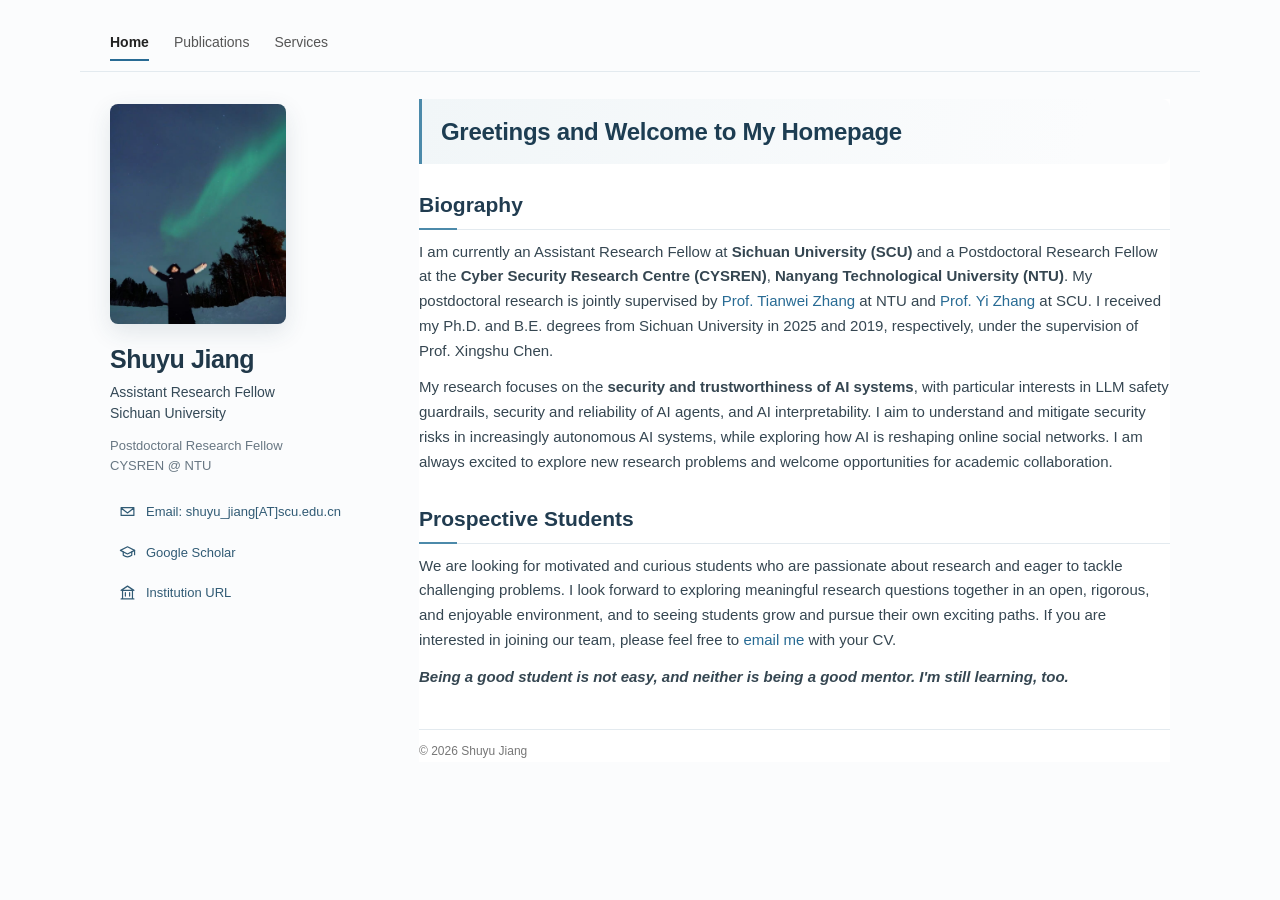
==== index.html @ d352b6a5 "Add files via upload" ====
<!doctype html>
<html lang="en">
<head>
  <meta charset="utf-8">
  <meta name="viewport" content="width=device-width, initial-scale=1">
  <meta name="description" content="Shuyu Jiang is an Assistant Research Fellow at Sichuan University and a Postdoctoral Research Fellow at CYSREN, Nanyang Technological University. Her research focuses on the security and trustworthiness of AI systems.">
  <title>Shuyu Jiang | Personal Homepage</title>
  <link rel="icon" href="assets/monogram.svg" type="image/svg+xml">
  <link rel="stylesheet" href="styles.css">
</head>
<body>
  <nav class="site-nav" aria-label="Main navigation">
    <a class="active" href="index.html">Home</a>
    <a href="publications.html">Publications</a>
    <a href="services.html">Services</a>
  </nav>
  <div class="page">
    <aside class="profile">
      <img class="portrait" src="assets/shuyu-jiang.png" alt="Shuyu Jiang">
      <h1>Shuyu Jiang</h1>
      <p class="position">Assistant Research Fellow<br>Sichuan University</p>
      <p class="visiting">Postdoctoral Research Fellow<br>CYSREN @ NTU</p>
      <ul class="links">
        <li><a href="mailto:shuyu_jiang@scu.edu.cn"><svg class="link-icon" viewBox="0 0 24 24" aria-hidden="true"><path d="M3 6.5h18v11H3zM3 7l9 7 9-7"/></svg><span>Email: shuyu_jiang[AT]scu.edu.cn</span></a></li>
        <li><a href="https://scholar.google.com/citations?user=rDnyrWEAAAAJ&amp;hl=en" target="_blank" rel="noreferrer"><svg class="link-icon" viewBox="0 0 24 24" aria-hidden="true"><path d="m2 9 10-5 10 5-10 5L2 9Z"/><path d="M6 11v5c3.5 2.5 8.5 2.5 12 0v-5M22 9v6"/></svg><span>Google Scholar</span></a></li>
        <li><a href="https://ccs.scu.edu.cn/info/1384/1156.htm" target="_blank" rel="noreferrer"><svg class="link-icon" viewBox="0 0 24 24" aria-hidden="true"><path d="M3 21h18M5 21V9h14v12M3 9l9-6 9 6M9 12v5m6-5v5"/></svg><span>Institution URL</span></a></li>
      </ul>
    </aside>
    <main class="home">
      <section>
        <h2>Greetings and Welcome to My Homepage</h2>
      </section>
      <section>
        <h2>Biography</h2>
        <p>I am currently an Assistant Research Fellow at <strong>Sichuan University (SCU)</strong> and a Postdoctoral Research Fellow at the <strong>Cyber Security Research Centre (CYSREN)</strong>, <strong>Nanyang Technological University (NTU)</strong>. My postdoctoral research is jointly supervised by <a href="https://personal.ntu.edu.sg/tianwei.zhang/" target="_blank" rel="noreferrer">Prof. Tianwei Zhang</a> at NTU and <a href="https://ccs.scu.edu.cn/info/1382/1126.htm" target="_blank" rel="noreferrer">Prof. Yi Zhang</a> at SCU. I received my Ph.D. and B.E. degrees from Sichuan University in 2025 and 2019, respectively, under the supervision of Prof. Xingshu Chen.</p>
        <p>My research focuses on the <strong>security and trustworthiness of AI systems</strong>, with particular interests in LLM safety guardrails, security and reliability of AI agents, and AI interpretability. I aim to understand and mitigate security risks in increasingly autonomous AI systems, while exploring how AI is reshaping online social networks. I am always excited to explore new research problems and welcome opportunities for academic collaboration.</p>
      </section>
      <section>
        <h2>Prospective Students</h2>
        <p>We are looking for motivated and curious students who are passionate about research and eager to tackle challenging problems. I look forward to exploring meaningful research questions together in an open, rigorous, and enjoyable environment, and to seeing students grow and pursue their own exciting paths. If you are interested in joining our team, please feel free to <a href="mailto:shuyu_jiang@scu.edu.cn">email me</a> with your CV.</p>
        <p><strong><em>Being a good student is not easy, and neither is being a good mentor. I'm still learning, too.</em></strong></p>
      </section>
      <footer>© 2026 Shuyu Jiang</footer>
    </main>
  </div>
</body>
</html>
---- styles.css ----
:root{color-scheme:light;--ink:#222;--muted:#626262;--link:#286b94;--rule:#e5e5e5}*{box-sizing:border-box}html{scroll-behavior:smooth}body{margin:0;background:#fff;color:var(--ink);font:15px/1.65 Arial,Helvetica,sans-serif}.page{max-width:1120px;margin:48px auto 60px;padding:0 30px;display:grid;grid-template-columns:245px minmax(0,1fr);gap:64px}.profile{padding-top:5px}.portrait{display:block;width:176px;height:220px;object-fit:cover;object-position:center 24%;margin:0 0 20px}.profile h1{font-size:25px;line-height:1.2;font-weight:600;letter-spacing:-.4px;margin:0 0 8px}.position{font-size:14px;line-height:1.5;margin:0;color:#444}.visiting{font-size:13px;line-height:1.5;color:var(--muted);margin:12px 0 18px}.links{list-style:none;padding:0;margin:0;border-top:1px solid var(--rule)}.links li{border-bottom:1px solid var(--rule);padding:7px 0;font-size:13px}a{color:var(--link);text-decoration:none}a:hover{text-decoration:underline}main{max-width:760px}main section{margin:0 0 30px}h2{font-size:21px;font-weight:600;line-height:1.3;margin:0 0 10px;padding:0 0 8px;border-bottom:1px solid var(--rule)}main p{margin:0 0 12px}.publications{padding-left:22px;margin:0}.publications li{padding-left:2px;margin:0 0 13px}.publications li::marker{color:#777}.publications strong{font-weight:600}.publications a,.scholar-note a{white-space:nowrap;font-size:13px}.scholar-note{font-size:13px;color:var(--muted);margin:15px 0 0}.education{padding-left:20px;margin:0}.education li{margin:0 0 5px}footer{border-top:1px solid var(--rule);padding-top:12px;margin-top:40px;color:#777;font-size:12px}
@media(max-width:700px){.page{display:block;margin:28px auto 45px;padding:0 22px}.profile{margin-bottom:38px}.portrait{width:145px;height:181px;margin-bottom:14px}.profile h1{font-size:23px}.links{display:flex;flex-wrap:wrap;gap:0 18px;border:0;margin-top:8px}.links li{border:0;padding:4px 0}.visiting{margin-bottom:8px}h2{font-size:19px}main section{margin-bottom:27px}.publications li{margin-bottom:12px}}
@media print{.page{max-width:none;margin:0;padding:0;grid-template-columns:190px 1fr;gap:32px}body{font-size:11px}.portrait{width:140px;height:175px}.profile h1{font-size:19px}h2{font-size:16px}main section{margin-bottom:18px}a{color:inherit}footer{margin-top:20px}}
.site-nav{max-width:1120px;margin:31px auto 0;padding:0 30px;display:flex;gap:25px;align-items:center}.site-nav a{font-size:14px;color:#555;border-bottom:2px solid transparent;padding:0 0 5px}.site-nav a.active{color:#222;font-weight:600;border-color:#286b94}.page{margin-top:27px}.page main>h2{margin-bottom:16px}.intro-note,.footnote{font-size:13px;color:#666;margin:0 0 14px}.publications{padding-left:25px}.publications li{margin-bottom:15px}.page main section h3{font-size:16px;font-weight:600;margin:18px 0 8px}.service-list{padding-left:20px;margin:0}.service-list li{margin:0 0 7px}.year-heading{font-size:16px;font-weight:600;margin:22px 0 8px}.if-badge{display:inline-block;color:#596873;background:#f1f5f7;border-radius:3px;padding:0 5px;margin:0 3px;font-size:11px;white-space:nowrap}@media(max-width:700px){.site-nav{margin:20px auto 0;padding:0 22px;gap:20px}.page{margin-top:22px}}

/* Refined academic homepage and numbered publication list */
:root{--ink:#243442;--muted:#687783;--link:#286b94;--rule:#e3eaef;--soft:#f6f9fb}
body{background:#fbfcfd;color:var(--ink);font-family:Inter,"Segoe UI",Arial,Helvetica,sans-serif}
.site-nav{border-bottom:1px solid var(--rule);padding-bottom:10px}
.site-nav a{transition:color .18s ease,border-color .18s ease}
.page{align-items:start}
.profile{position:sticky;top:26px}
.portrait{border-radius:8px;box-shadow:0 8px 24px rgba(34,62,79,.12)}
.profile h1{color:#203849}
.position{color:#344957}
.visiting{color:var(--muted)}
.links{display:grid;gap:3px;margin-top:18px;border:0}
.links li{border:0;padding:0}
.links a{display:flex;align-items:center;gap:10px;padding:8px 9px;border-radius:7px;color:#315b75;transition:background .18s ease,color .18s ease}
.links a:hover{background:#eef4f7;color:#174e71;text-decoration:none}
.link-icon{width:17px;height:17px;flex:0 0 17px;fill:none;stroke:currentColor;stroke-width:1.7;stroke-linecap:round;stroke-linejoin:round}
main{background:#fff}
main section{margin-bottom:31px}
h2{color:#213c50;border-bottom-color:var(--rule);position:relative;padding-bottom:10px}
h2::after{content:"";position:absolute;left:0;bottom:-1px;width:38px;height:2px;background:#4c8aaa}
main p{color:#354651}
.home>section:first-child{padding:17px 19px;margin-bottom:27px;border-left:3px solid #4c8aaa;border-radius:0 8px 8px 0;background:linear-gradient(105deg,#f1f6f8 0%,#fbfcfd 88%)}
.home>section:first-child h2{margin:0;padding:0;border:0;color:#1d3d52;font-size:24px;letter-spacing:-.3px}
.home>section:first-child h2::after{display:none}
.publications{list-style:none;counter-reset:publication;padding:0;margin:0}
.publications li{counter-increment:publication;position:relative;padding:0 0 0 2.9em;margin:0 0 16px;color:#344652}
.publications li::marker{content:""}
.publications li::before{content:"[" counter(publication) "]";position:absolute;left:0;top:1px;color:#32708f;font-size:13px;font-weight:700;font-variant-numeric:tabular-nums}
.publications strong{color:#203849}
.if-badge{background:#eef4f7;color:#496578;border:1px solid #e3ebf0}
footer{border-color:var(--rule)}
@media(max-width:700px){.profile{position:static}.links{display:grid;grid-template-columns:1fr;gap:2px;margin-top:12px}.home>section:first-child{padding:15px}.home>section:first-child h2{font-size:21px}.publications li{padding-left:2.7em}}
@media print{body{background:#fff}.profile{position:static}.portrait{box-shadow:none}}
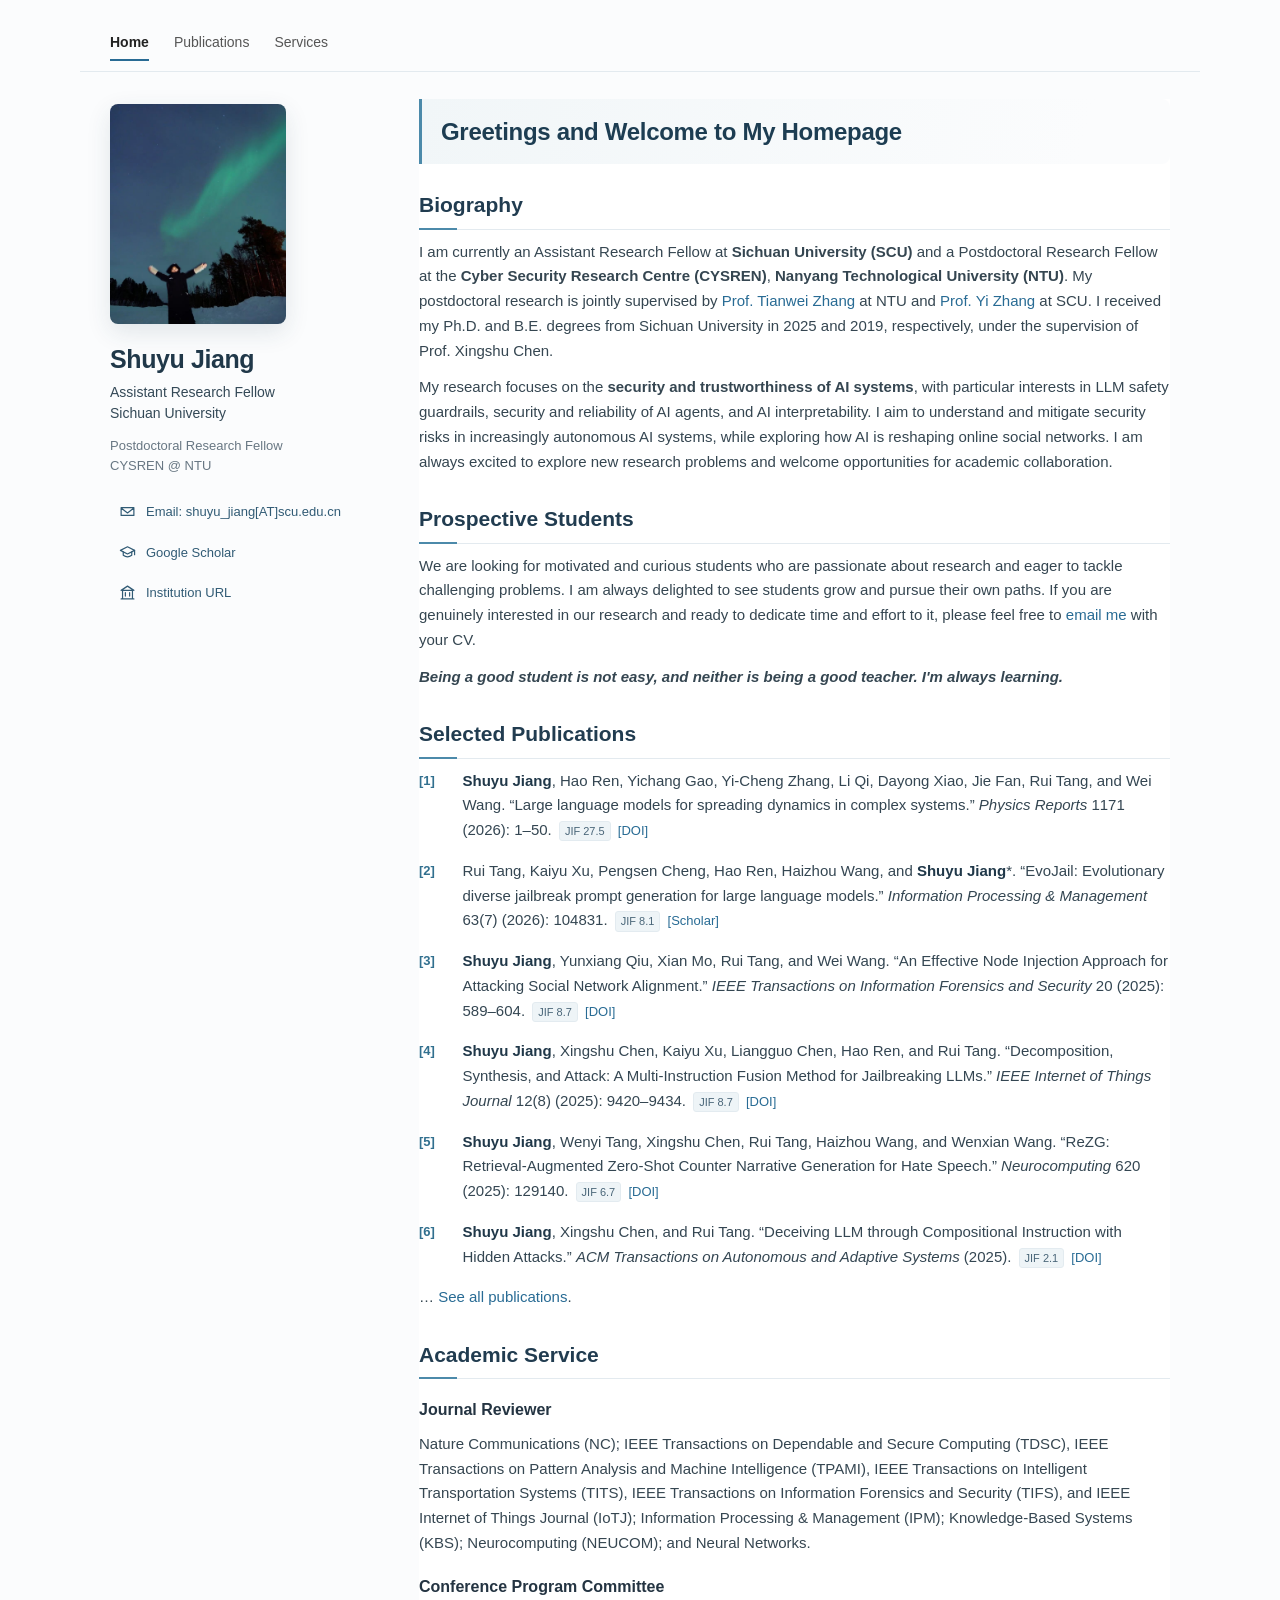
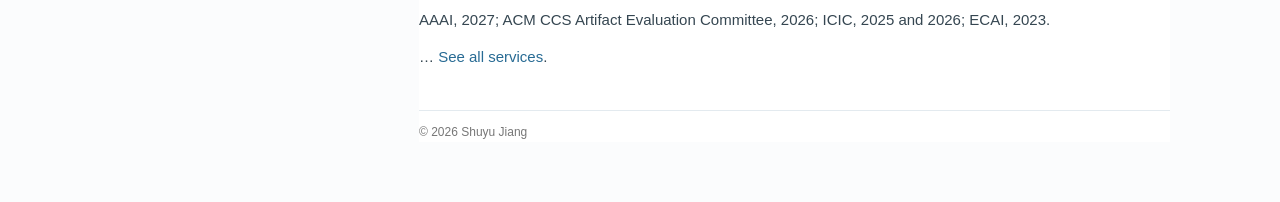
==== commit 724baabf: "Add files via upload" ====
--- a/index.html
+++ b/index.html
@@ -37,11 +37,31 @@
       </section>
       <section>
         <h2>Prospective Students</h2>
-        <p>We are looking for motivated and curious students who are passionate about research and eager to tackle challenging problems. I look forward to exploring meaningful research questions together in an open, rigorous, and enjoyable environment, and to seeing students grow and pursue their own exciting paths. If you are interested in joining our team, please feel free to <a href="mailto:shuyu_jiang@scu.edu.cn">email me</a> with your CV.</p>
-        <p><strong><em>Being a good student is not easy, and neither is being a good mentor. I'm still learning, too.</em></strong></p>
+        <p>We are looking for motivated and curious students who are passionate about research and eager to tackle challenging problems. I am always delighted to see students grow and pursue their own paths. If you are genuinely interested in our research and ready to dedicate time and effort to it, please feel free to <a href="mailto:shuyu_jiang[at]scu.edu.cn">email me</a> with your CV.</p>
+        <p><strong><em>Being a good student is not easy, and neither is being a good teacher. I'm always learning.</em></strong></p>
+      </section>
+      <section>
+        <h2>Selected Publications</h2>
+        <ol class="publications">
+          <li><strong>Shuyu Jiang</strong>, Hao Ren, Yichang Gao, Yi-Cheng Zhang, Li Qi, Dayong Xiao, Jie Fan, Rui Tang, and Wei Wang. “Large language models for spreading dynamics in complex systems.” <em>Physics Reports</em> 1171 (2026): 1–50. <span class="if-badge">JIF 27.5</span> <a href="https://doi.org/10.1016/j.physrep.2026.01.006" target="_blank" rel="noreferrer">[DOI]</a></li>
+          <li>Rui Tang, Kaiyu Xu, Pengsen Cheng, Hao Ren, Haizhou Wang, and <strong>Shuyu Jiang</strong>*. “EvoJail: Evolutionary diverse jailbreak prompt generation for large language models.” <em>Information Processing &amp; Management</em> 63(7) (2026): 104831. <span class="if-badge">JIF 8.1</span> <a href="https://scholar.google.com/citations?user=rDnyrWEAAAAJ&amp;hl=en" target="_blank" rel="noreferrer">[Scholar]</a></li>
+          <li><strong>Shuyu Jiang</strong>, Yunxiang Qiu, Xian Mo, Rui Tang, and Wei Wang. “An Effective Node Injection Approach for Attacking Social Network Alignment.” <em>IEEE Transactions on Information Forensics and Security</em> 20 (2025): 589–604. <span class="if-badge">JIF 8.7</span> <a href="https://doi.org/10.1109/TIFS.2024.3515842" target="_blank" rel="noreferrer">[DOI]</a></li>
+          <li><strong>Shuyu Jiang</strong>, Xingshu Chen, Kaiyu Xu, Liangguo Chen, Hao Ren, and Rui Tang. “Decomposition, Synthesis, and Attack: A Multi-Instruction Fusion Method for Jailbreaking LLMs.” <em>IEEE Internet of Things Journal</em> 12(8) (2025): 9420–9434. <span class="if-badge">JIF 8.7</span> <a href="https://doi.org/10.1109/JIOT.2025.3525741" target="_blank" rel="noreferrer">[DOI]</a></li>
+          <li><strong>Shuyu Jiang</strong>, Wenyi Tang, Xingshu Chen, Rui Tang, Haizhou Wang, and Wenxian Wang. “ReZG: Retrieval-Augmented Zero-Shot Counter Narrative Generation for Hate Speech.” <em>Neurocomputing</em> 620 (2025): 129140. <span class="if-badge">JIF 6.7</span> <a href="https://doi.org/10.1016/j.neucom.2024.129140" target="_blank" rel="noreferrer">[DOI]</a></li>
+          <li><strong>Shuyu Jiang</strong>, Xingshu Chen, and Rui Tang. “Deceiving LLM through Compositional Instruction with Hidden Attacks.” <em>ACM Transactions on Autonomous and Adaptive Systems</em> (2025). <span class="if-badge">JIF 2.1</span> <a href="https://doi.org/10.1145/3717067" target="_blank" rel="noreferrer">[DOI]</a></li>
+        </ol>
+        <p class="more-link">… <a href="publications.html">See all publications</a>.</p>
+      </section>
+      <section>
+        <h2>Academic Service</h2>
+        <h3>Journal Reviewer</h3>
+        <p>Nature Communications (NC); IEEE Transactions on Dependable and Secure Computing (TDSC), IEEE Transactions on Pattern Analysis and Machine Intelligence (TPAMI), IEEE Transactions on Intelligent Transportation Systems (TITS), IEEE Transactions on Information Forensics and Security (TIFS), and IEEE Internet of Things Journal (IoTJ); Information Processing &amp; Management (IPM); Knowledge-Based Systems (KBS); Neurocomputing (NEUCOM); and Neural Networks.</p>
+        <h3>Conference Program Committee</h3>
+        <p>AAAI, 2027; ACM CCS Artifact Evaluation Committee, 2026; ICIC, 2025 and 2026; ECAI, 2023.</p>
+        <p class="more-link">… <a href="services.html">See all services</a>.</p>
       </section>
       <footer>© 2026 Shuyu Jiang</footer>
     </main>
   </div>
 </body>
-</html>
+</html>
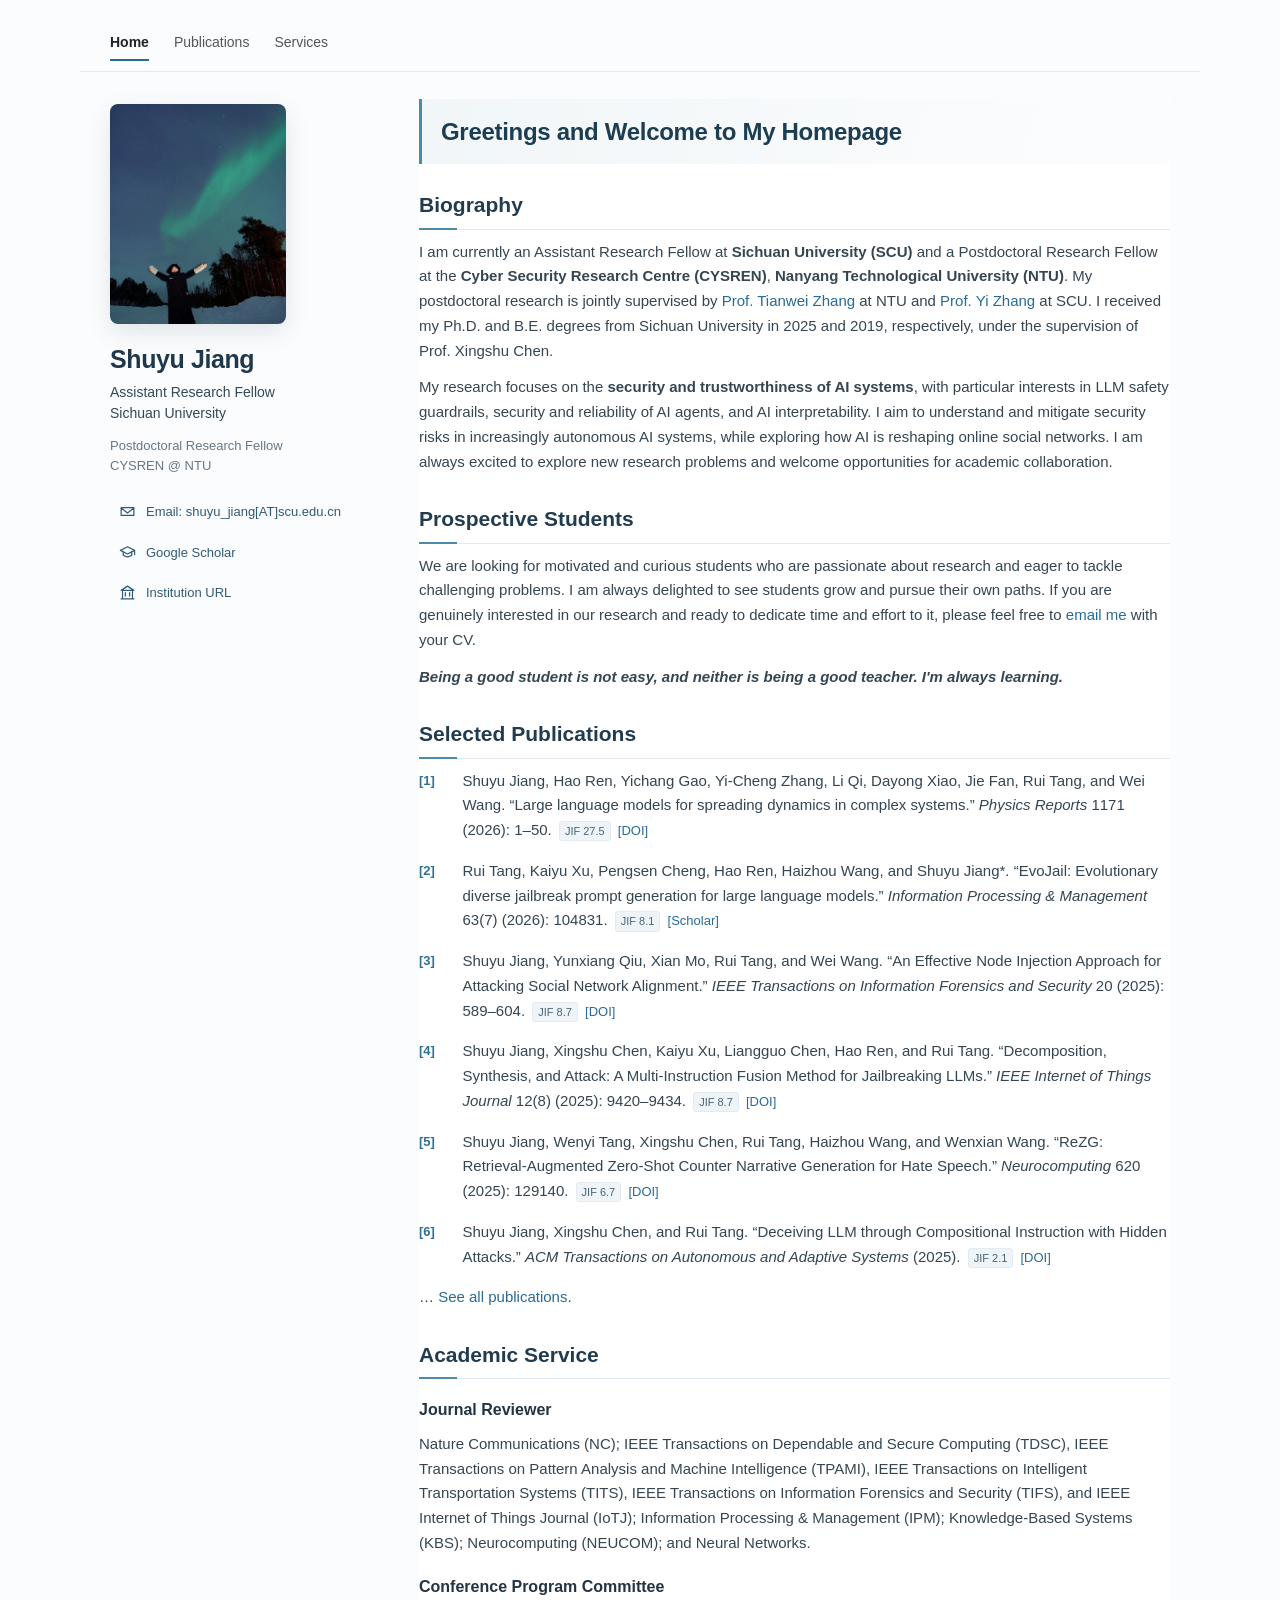
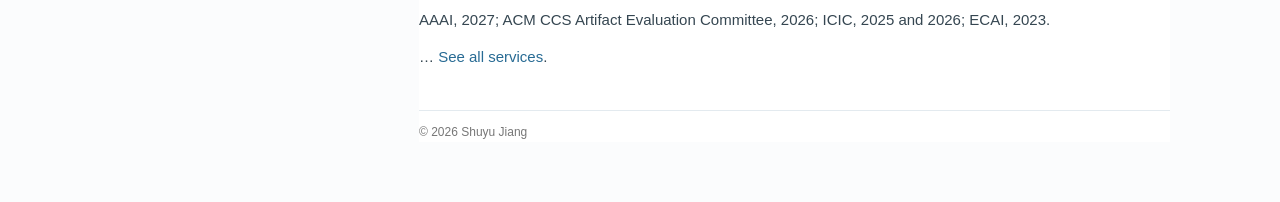
==== commit 35f055ff: "Add files via upload" ====
--- a/index.html
+++ b/index.html
@@ -43,12 +43,12 @@
       <section>
         <h2>Selected Publications</h2>
         <ol class="publications">
-          <li><strong>Shuyu Jiang</strong>, Hao Ren, Yichang Gao, Yi-Cheng Zhang, Li Qi, Dayong Xiao, Jie Fan, Rui Tang, and Wei Wang. “Large language models for spreading dynamics in complex systems.” <em>Physics Reports</em> 1171 (2026): 1–50. <span class="if-badge">JIF 27.5</span> <a href="https://doi.org/10.1016/j.physrep.2026.01.006" target="_blank" rel="noreferrer">[DOI]</a></li>
-          <li>Rui Tang, Kaiyu Xu, Pengsen Cheng, Hao Ren, Haizhou Wang, and <strong>Shuyu Jiang</strong>*. “EvoJail: Evolutionary diverse jailbreak prompt generation for large language models.” <em>Information Processing &amp; Management</em> 63(7) (2026): 104831. <span class="if-badge">JIF 8.1</span> <a href="https://scholar.google.com/citations?user=rDnyrWEAAAAJ&amp;hl=en" target="_blank" rel="noreferrer">[Scholar]</a></li>
-          <li><strong>Shuyu Jiang</strong>, Yunxiang Qiu, Xian Mo, Rui Tang, and Wei Wang. “An Effective Node Injection Approach for Attacking Social Network Alignment.” <em>IEEE Transactions on Information Forensics and Security</em> 20 (2025): 589–604. <span class="if-badge">JIF 8.7</span> <a href="https://doi.org/10.1109/TIFS.2024.3515842" target="_blank" rel="noreferrer">[DOI]</a></li>
-          <li><strong>Shuyu Jiang</strong>, Xingshu Chen, Kaiyu Xu, Liangguo Chen, Hao Ren, and Rui Tang. “Decomposition, Synthesis, and Attack: A Multi-Instruction Fusion Method for Jailbreaking LLMs.” <em>IEEE Internet of Things Journal</em> 12(8) (2025): 9420–9434. <span class="if-badge">JIF 8.7</span> <a href="https://doi.org/10.1109/JIOT.2025.3525741" target="_blank" rel="noreferrer">[DOI]</a></li>
-          <li><strong>Shuyu Jiang</strong>, Wenyi Tang, Xingshu Chen, Rui Tang, Haizhou Wang, and Wenxian Wang. “ReZG: Retrieval-Augmented Zero-Shot Counter Narrative Generation for Hate Speech.” <em>Neurocomputing</em> 620 (2025): 129140. <span class="if-badge">JIF 6.7</span> <a href="https://doi.org/10.1016/j.neucom.2024.129140" target="_blank" rel="noreferrer">[DOI]</a></li>
-          <li><strong>Shuyu Jiang</strong>, Xingshu Chen, and Rui Tang. “Deceiving LLM through Compositional Instruction with Hidden Attacks.” <em>ACM Transactions on Autonomous and Adaptive Systems</em> (2025). <span class="if-badge">JIF 2.1</span> <a href="https://doi.org/10.1145/3717067" target="_blank" rel="noreferrer">[DOI]</a></li>
+          <li>Shuyu Jiang, Hao Ren, Yichang Gao, Yi-Cheng Zhang, Li Qi, Dayong Xiao, Jie Fan, Rui Tang, and Wei Wang. “Large language models for spreading dynamics in complex systems.” <em>Physics Reports</em> 1171 (2026): 1–50. <span class="if-badge">JIF 27.5</span> <a href="https://doi.org/10.1016/j.physrep.2026.01.006" target="_blank" rel="noreferrer">[DOI]</a></li>
+          <li>Rui Tang, Kaiyu Xu, Pengsen Cheng, Hao Ren, Haizhou Wang, and Shuyu Jiang*. “EvoJail: Evolutionary diverse jailbreak prompt generation for large language models.” <em>Information Processing &amp; Management</em> 63(7) (2026): 104831. <span class="if-badge">JIF 8.1</span> <a href="https://scholar.google.com/citations?user=rDnyrWEAAAAJ&amp;hl=en" target="_blank" rel="noreferrer">[Scholar]</a></li>
+          <li>Shuyu Jiang, Yunxiang Qiu, Xian Mo, Rui Tang, and Wei Wang. “An Effective Node Injection Approach for Attacking Social Network Alignment.” <em>IEEE Transactions on Information Forensics and Security</em> 20 (2025): 589–604. <span class="if-badge">JIF 8.7</span> <a href="https://doi.org/10.1109/TIFS.2024.3515842" target="_blank" rel="noreferrer">[DOI]</a></li>
+          <li>Shuyu Jiang, Xingshu Chen, Kaiyu Xu, Liangguo Chen, Hao Ren, and Rui Tang. “Decomposition, Synthesis, and Attack: A Multi-Instruction Fusion Method for Jailbreaking LLMs.” <em>IEEE Internet of Things Journal</em> 12(8) (2025): 9420–9434. <span class="if-badge">JIF 8.7</span> <a href="https://doi.org/10.1109/JIOT.2025.3525741" target="_blank" rel="noreferrer">[DOI]</a></li>
+          <li>Shuyu Jiang, Wenyi Tang, Xingshu Chen, Rui Tang, Haizhou Wang, and Wenxian Wang. “ReZG: Retrieval-Augmented Zero-Shot Counter Narrative Generation for Hate Speech.” <em>Neurocomputing</em> 620 (2025): 129140. <span class="if-badge">JIF 6.7</span> <a href="https://doi.org/10.1016/j.neucom.2024.129140" target="_blank" rel="noreferrer">[DOI]</a></li>
+          <li>Shuyu Jiang, Xingshu Chen, and Rui Tang. “Deceiving LLM through Compositional Instruction with Hidden Attacks.” <em>ACM Transactions on Autonomous and Adaptive Systems</em> (2025). <span class="if-badge">JIF 2.1</span> <a href="https://doi.org/10.1145/3717067" target="_blank" rel="noreferrer">[DOI]</a></li>
         </ol>
         <p class="more-link">… <a href="publications.html">See all publications</a>.</p>
       </section>
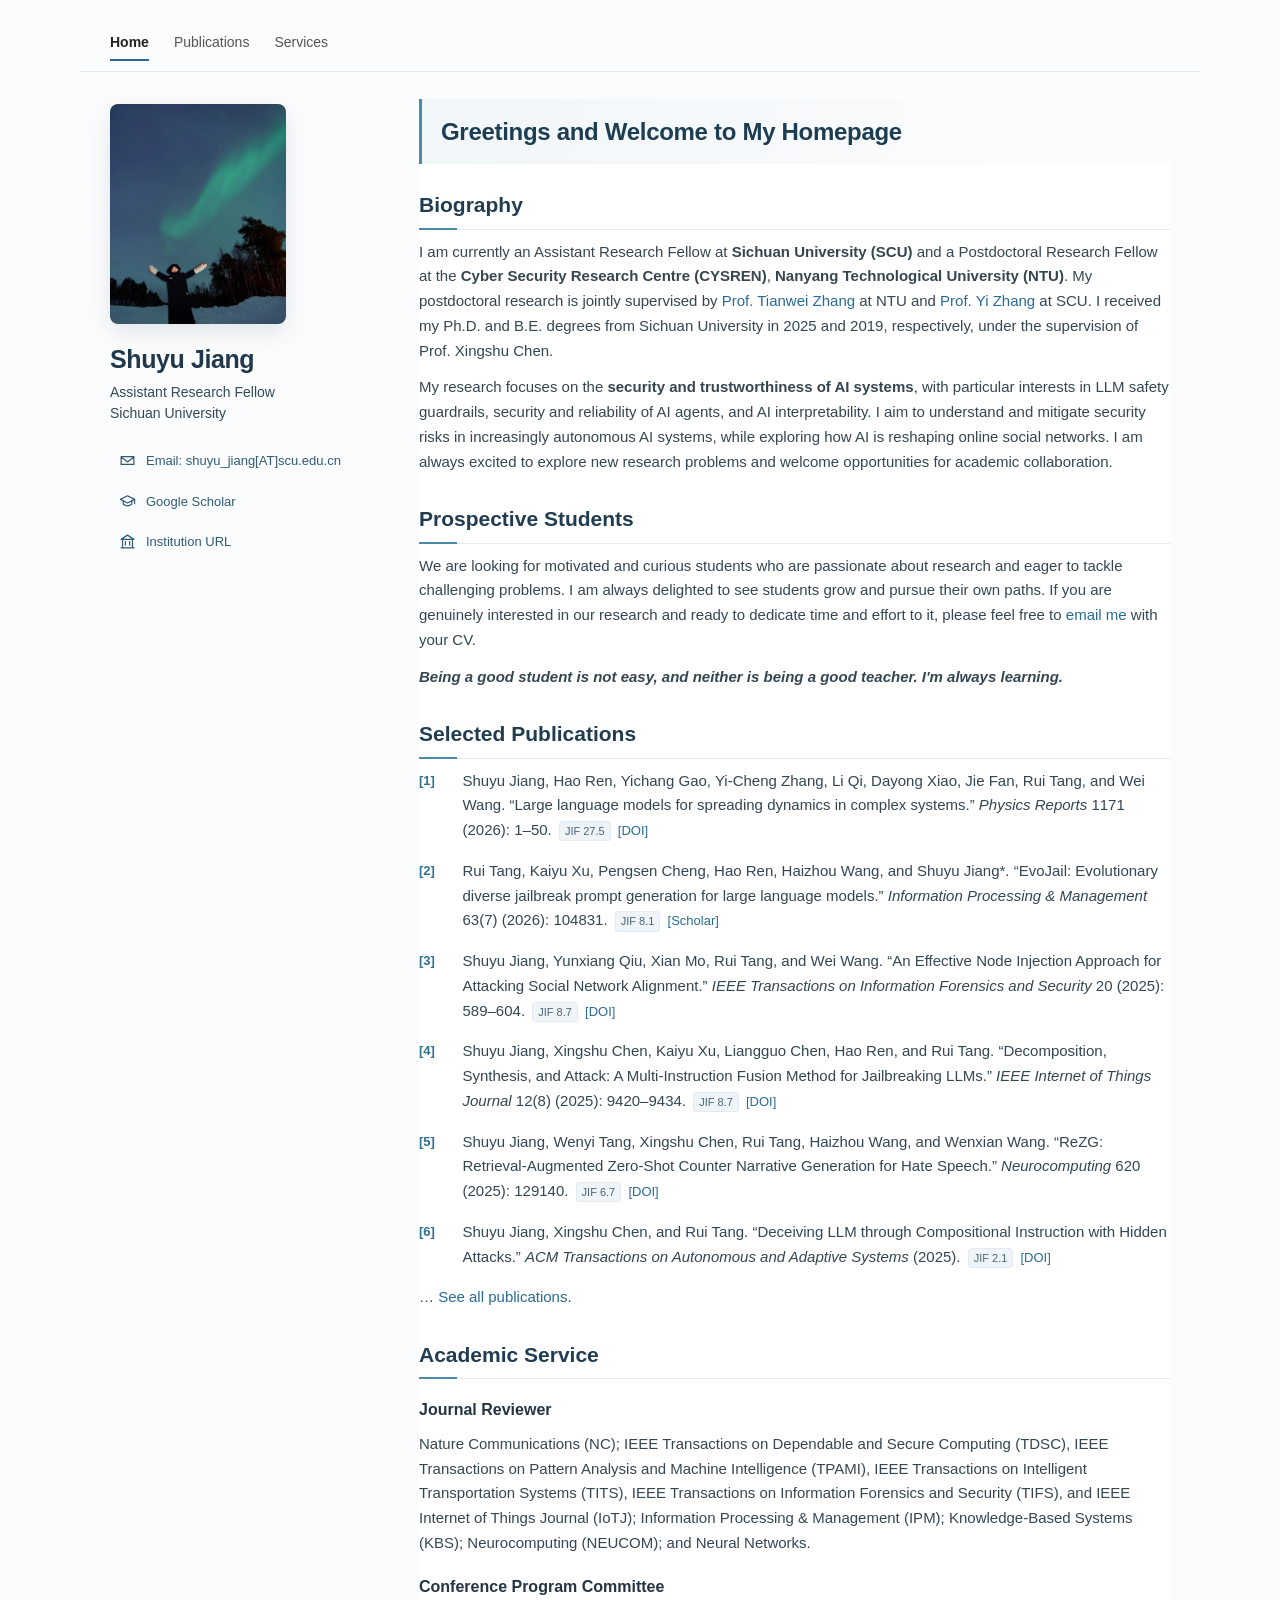
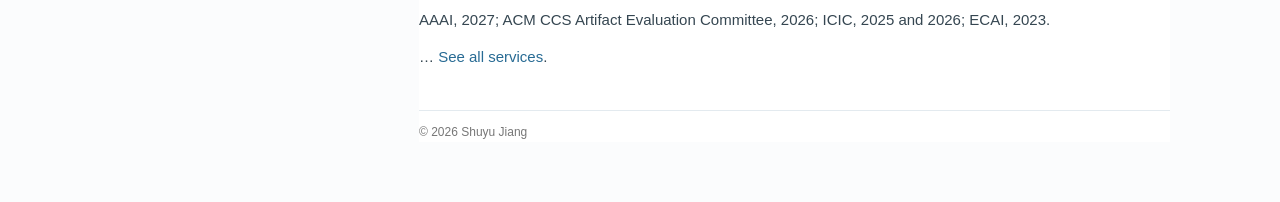
==== commit 90da3afa: "Remove Postdoctoral Research Fellow position Removed the position of Postdoctoral Research Fellow fr" ====
--- a/index.html
+++ b/index.html
@@ -19,7 +19,6 @@
       <img class="portrait" src="assets/shuyu-jiang.png" alt="Shuyu Jiang">
       <h1>Shuyu Jiang</h1>
       <p class="position">Assistant Research Fellow<br>Sichuan University</p>
-      <p class="visiting">Postdoctoral Research Fellow<br>CYSREN @ NTU</p>
       <ul class="links">
         <li><a href="mailto:shuyu_jiang@scu.edu.cn"><svg class="link-icon" viewBox="0 0 24 24" aria-hidden="true"><path d="M3 6.5h18v11H3zM3 7l9 7 9-7"/></svg><span>Email: shuyu_jiang[AT]scu.edu.cn</span></a></li>
         <li><a href="https://scholar.google.com/citations?user=rDnyrWEAAAAJ&amp;hl=en" target="_blank" rel="noreferrer"><svg class="link-icon" viewBox="0 0 24 24" aria-hidden="true"><path d="m2 9 10-5 10 5-10 5L2 9Z"/><path d="M6 11v5c3.5 2.5 8.5 2.5 12 0v-5M22 9v6"/></svg><span>Google Scholar</span></a></li>
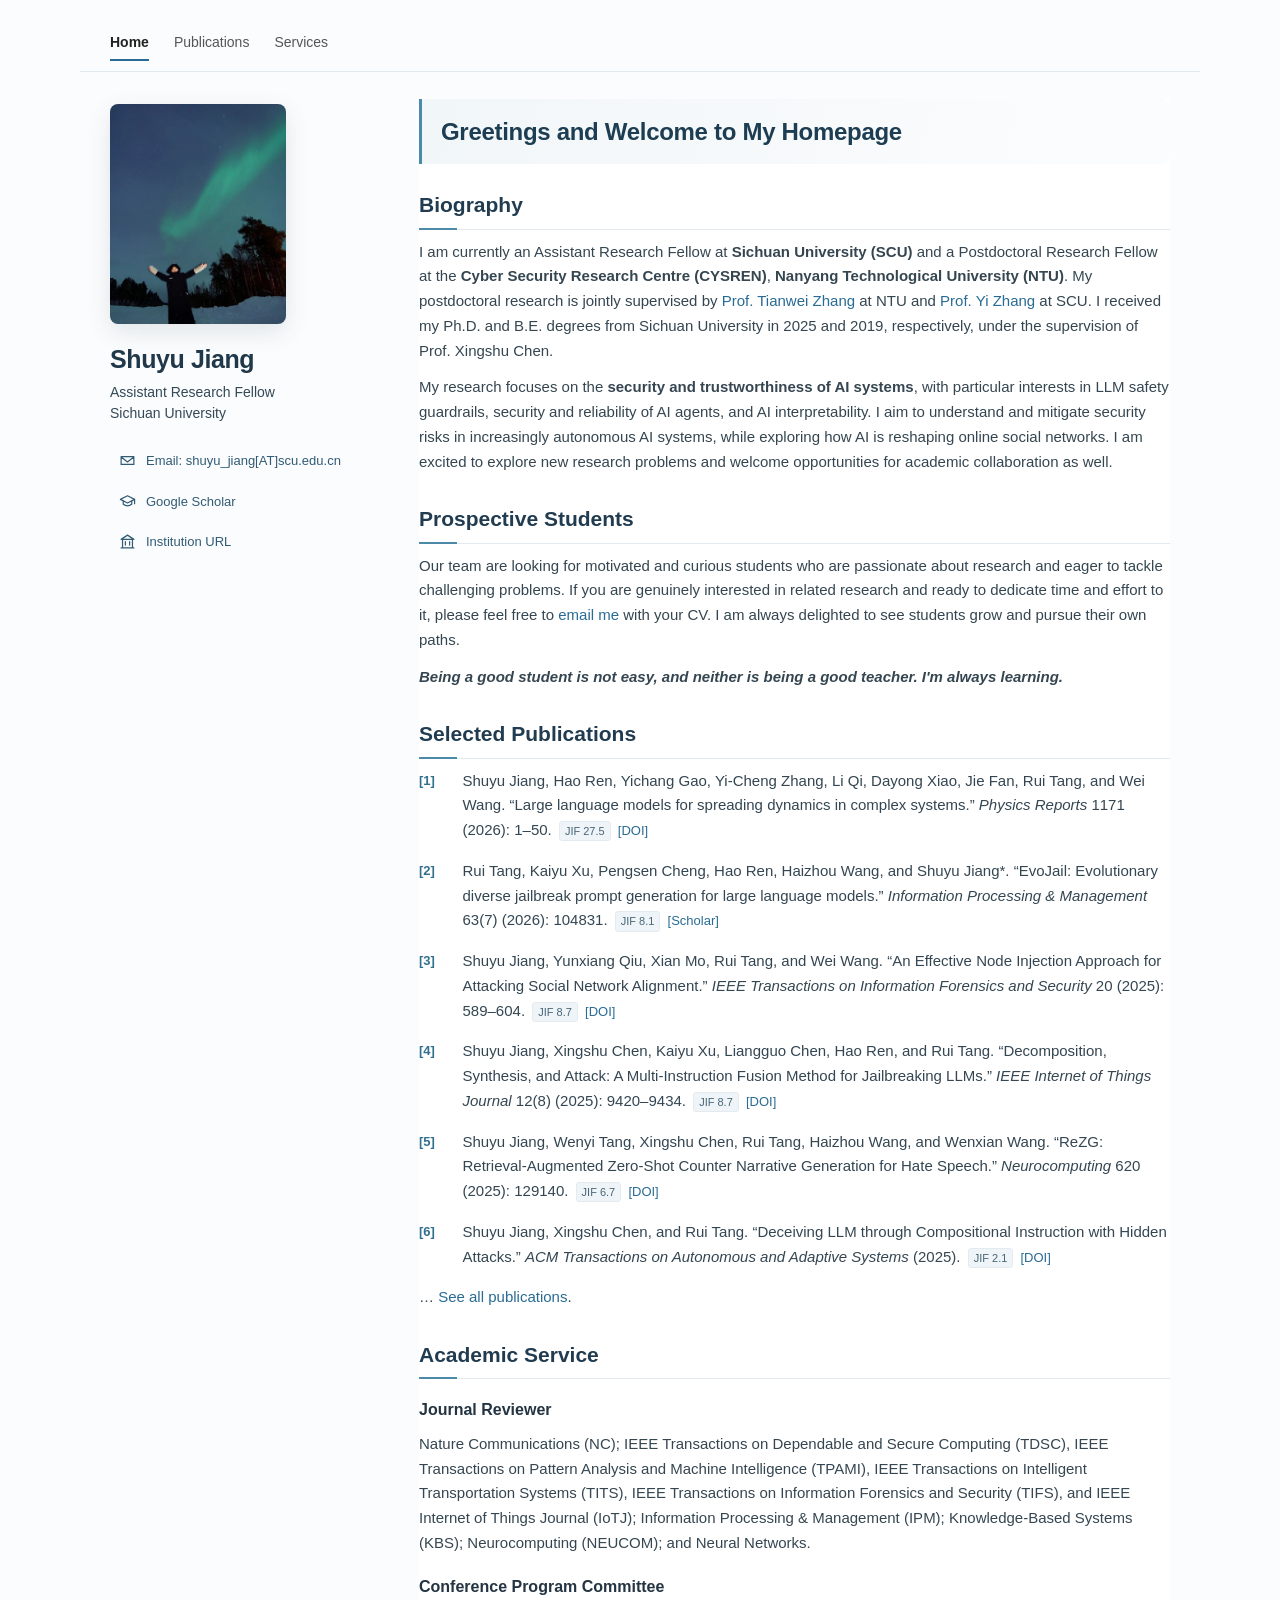
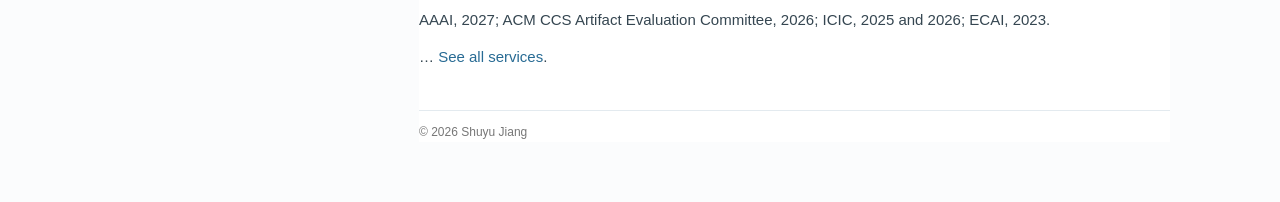
==== commit 3206d662: "Update index.html" ====
--- a/index.html
+++ b/index.html
@@ -32,11 +32,11 @@
       <section>
         <h2>Biography</h2>
         <p>I am currently an Assistant Research Fellow at <strong>Sichuan University (SCU)</strong> and a Postdoctoral Research Fellow at the <strong>Cyber Security Research Centre (CYSREN)</strong>, <strong>Nanyang Technological University (NTU)</strong>. My postdoctoral research is jointly supervised by <a href="https://personal.ntu.edu.sg/tianwei.zhang/" target="_blank" rel="noreferrer">Prof. Tianwei Zhang</a> at NTU and <a href="https://ccs.scu.edu.cn/info/1382/1126.htm" target="_blank" rel="noreferrer">Prof. Yi Zhang</a> at SCU. I received my Ph.D. and B.E. degrees from Sichuan University in 2025 and 2019, respectively, under the supervision of Prof. Xingshu Chen.</p>
-        <p>My research focuses on the <strong>security and trustworthiness of AI systems</strong>, with particular interests in LLM safety guardrails, security and reliability of AI agents, and AI interpretability. I aim to understand and mitigate security risks in increasingly autonomous AI systems, while exploring how AI is reshaping online social networks. I am always excited to explore new research problems and welcome opportunities for academic collaboration.</p>
+        <p>My research focuses on the <strong>security and trustworthiness of AI systems</strong>, with particular interests in LLM safety guardrails, security and reliability of AI agents, and AI interpretability. I aim to understand and mitigate security risks in increasingly autonomous AI systems, while exploring how AI is reshaping online social networks. I am excited to explore new research problems and welcome opportunities for academic collaboration as well.</p>
       </section>
       <section>
         <h2>Prospective Students</h2>
-        <p>We are looking for motivated and curious students who are passionate about research and eager to tackle challenging problems. I am always delighted to see students grow and pursue their own paths. If you are genuinely interested in our research and ready to dedicate time and effort to it, please feel free to <a href="mailto:shuyu_jiang[at]scu.edu.cn">email me</a> with your CV.</p>
+        <p>Our team are looking for motivated and curious students who are passionate about research and eager to tackle challenging problems. If you are genuinely interested in related research and ready to dedicate time and effort to it, please feel free to <a href="mailto:shuyu_jiang[at]scu.edu.cn">email me</a> with your CV. I am always delighted to see students grow and pursue their own paths. </p>
         <p><strong><em>Being a good student is not easy, and neither is being a good teacher. I'm always learning.</em></strong></p>
       </section>
       <section>
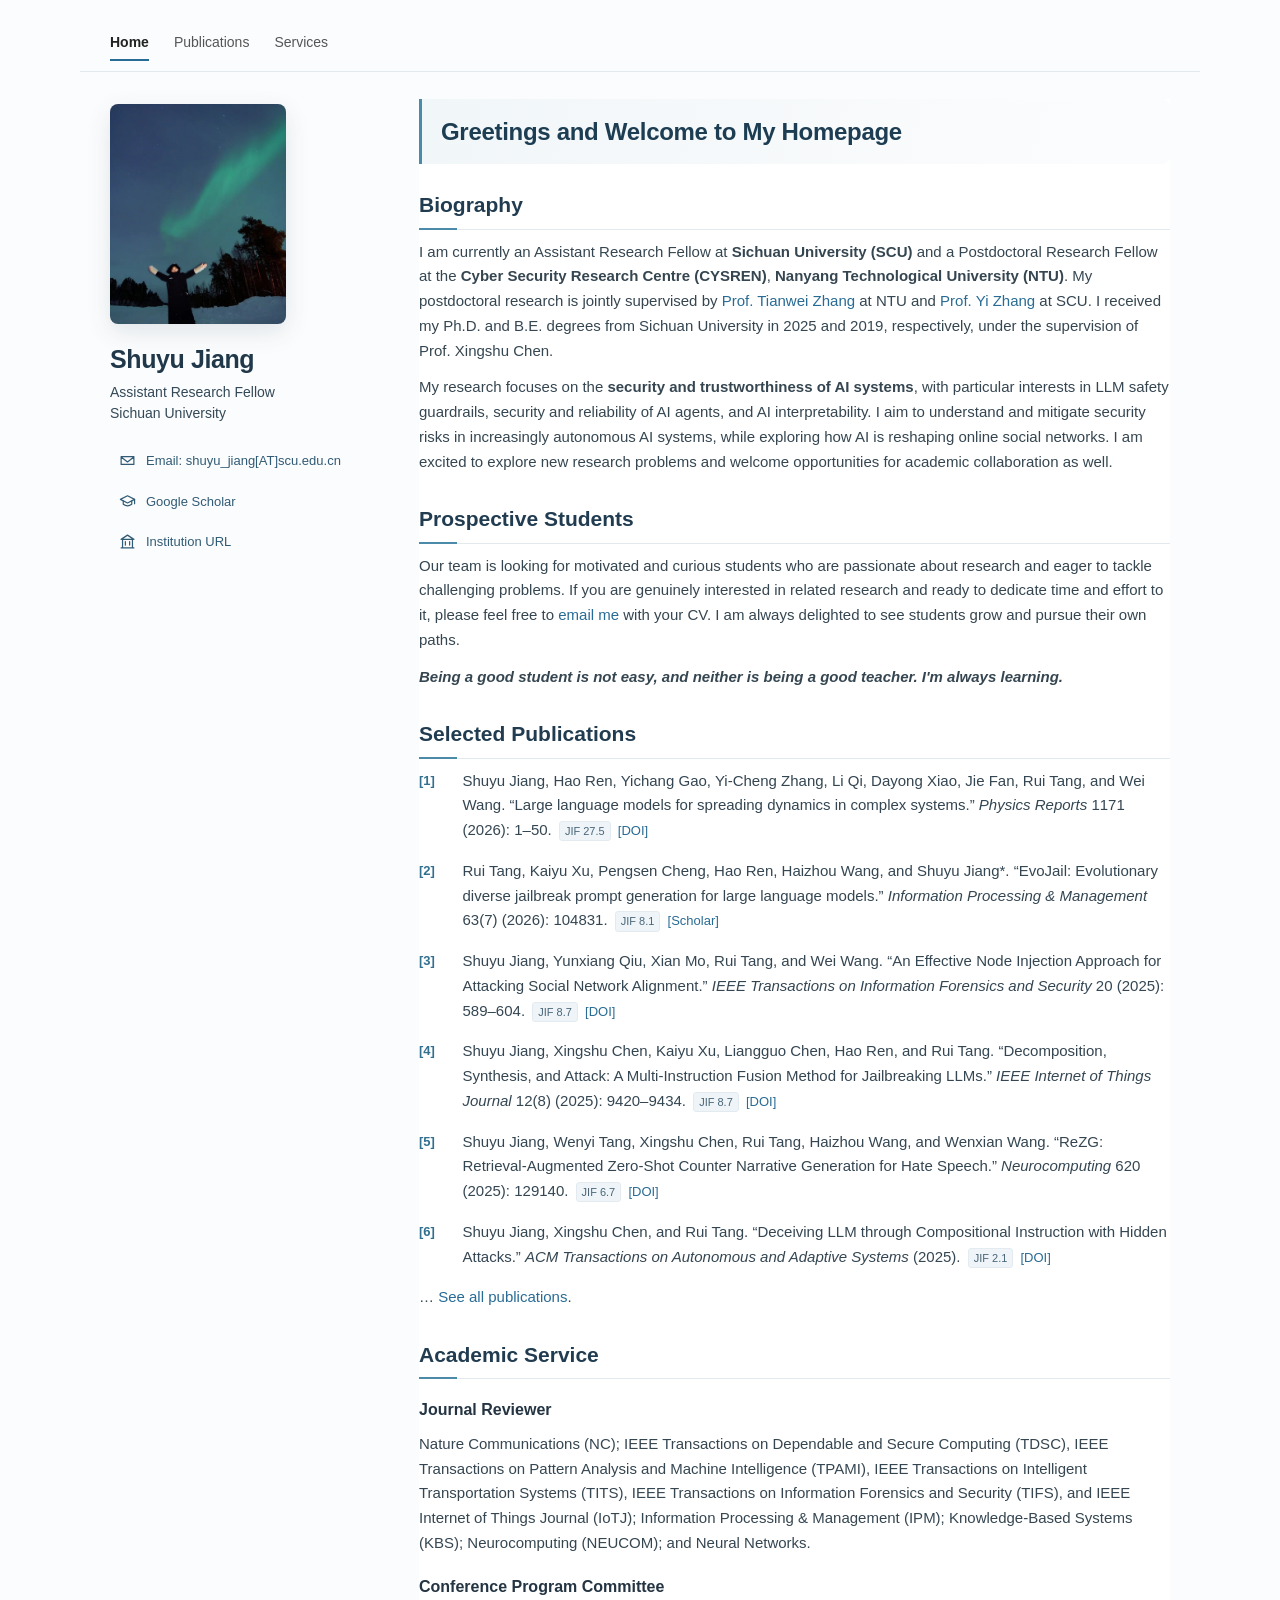
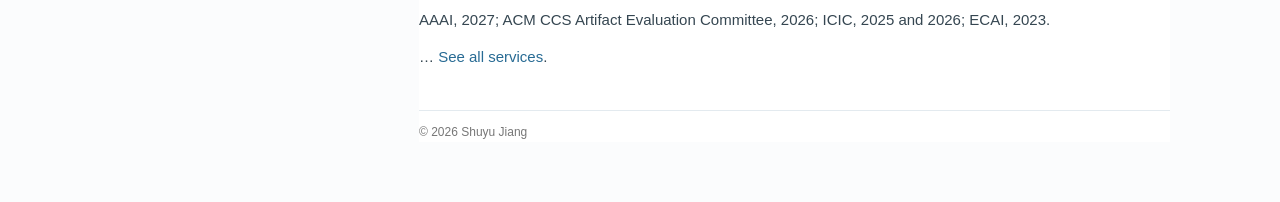
==== commit 397fb5bb: "Update index.html" ====
--- a/index.html
+++ b/index.html
@@ -36,7 +36,7 @@
       </section>
       <section>
         <h2>Prospective Students</h2>
-        <p>Our team are looking for motivated and curious students who are passionate about research and eager to tackle challenging problems. If you are genuinely interested in related research and ready to dedicate time and effort to it, please feel free to <a href="mailto:shuyu_jiang[at]scu.edu.cn">email me</a> with your CV. I am always delighted to see students grow and pursue their own paths. </p>
+        <p>Our team is looking for motivated and curious students who are passionate about research and eager to tackle challenging problems. If you are genuinely interested in related research and ready to dedicate time and effort to it, please feel free to <a href="mailto:shuyu_jiang[at]scu.edu.cn">email me</a> with your CV. I am always delighted to see students grow and pursue their own paths. </p>
         <p><strong><em>Being a good student is not easy, and neither is being a good teacher. I'm always learning.</em></strong></p>
       </section>
       <section>
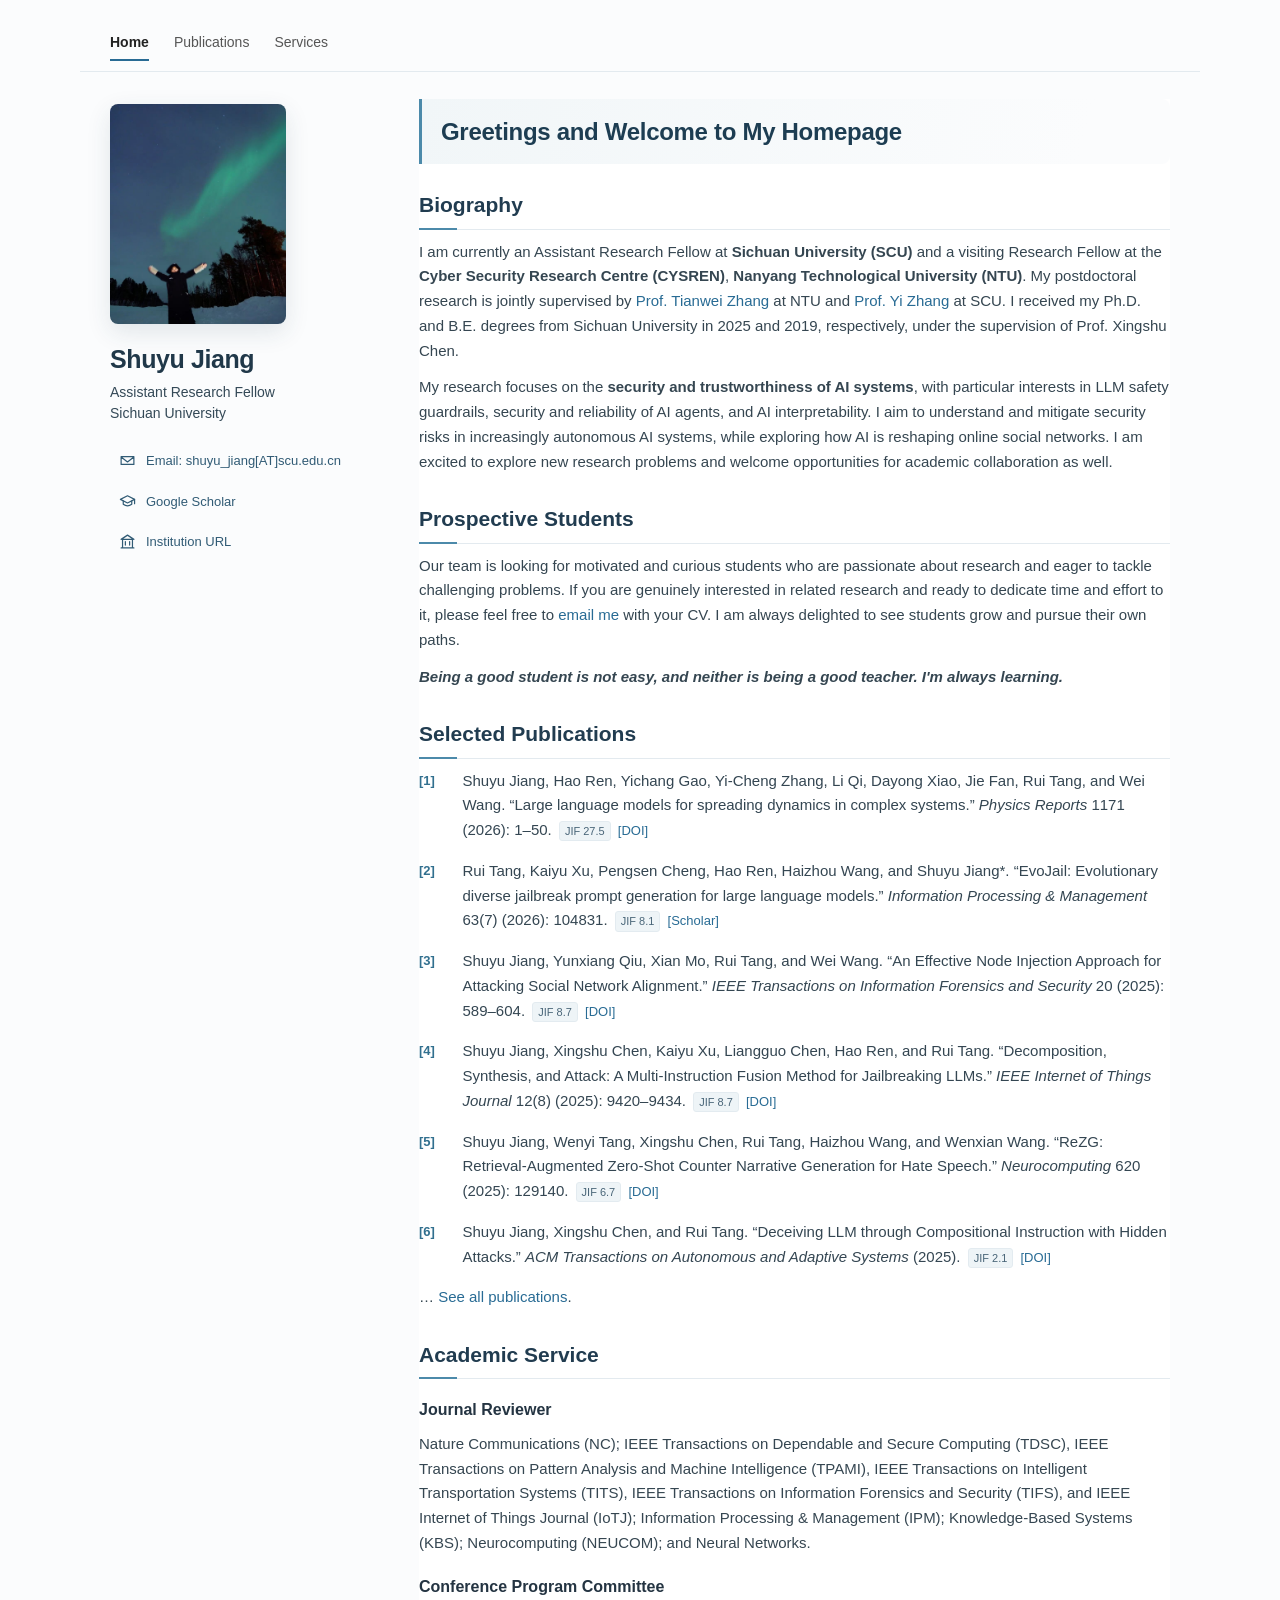
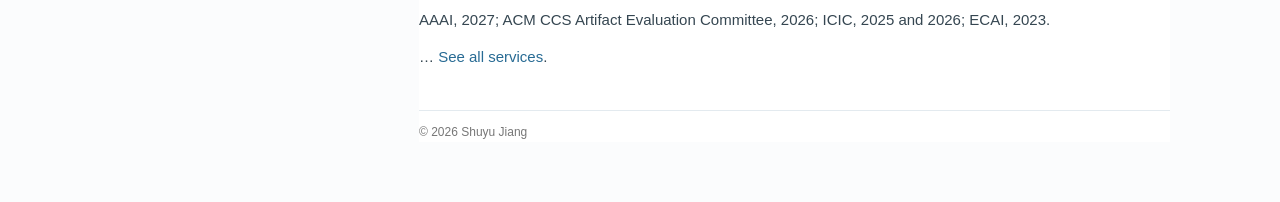
==== commit 81f8ce9d: "Update index.html" ====
--- a/index.html
+++ b/index.html
@@ -31,7 +31,7 @@
       </section>
       <section>
         <h2>Biography</h2>
-        <p>I am currently an Assistant Research Fellow at <strong>Sichuan University (SCU)</strong> and a Postdoctoral Research Fellow at the <strong>Cyber Security Research Centre (CYSREN)</strong>, <strong>Nanyang Technological University (NTU)</strong>. My postdoctoral research is jointly supervised by <a href="https://personal.ntu.edu.sg/tianwei.zhang/" target="_blank" rel="noreferrer">Prof. Tianwei Zhang</a> at NTU and <a href="https://ccs.scu.edu.cn/info/1382/1126.htm" target="_blank" rel="noreferrer">Prof. Yi Zhang</a> at SCU. I received my Ph.D. and B.E. degrees from Sichuan University in 2025 and 2019, respectively, under the supervision of Prof. Xingshu Chen.</p>
+        <p>I am currently an Assistant Research Fellow at <strong>Sichuan University (SCU)</strong> and a visiting Research Fellow at the <strong>Cyber Security Research Centre (CYSREN)</strong>, <strong>Nanyang Technological University (NTU)</strong>. My postdoctoral research is jointly supervised by <a href="https://personal.ntu.edu.sg/tianwei.zhang/" target="_blank" rel="noreferrer">Prof. Tianwei Zhang</a> at NTU and <a href="https://ccs.scu.edu.cn/info/1382/1126.htm" target="_blank" rel="noreferrer">Prof. Yi Zhang</a> at SCU. I received my Ph.D. and B.E. degrees from Sichuan University in 2025 and 2019, respectively, under the supervision of Prof. Xingshu Chen.</p>
         <p>My research focuses on the <strong>security and trustworthiness of AI systems</strong>, with particular interests in LLM safety guardrails, security and reliability of AI agents, and AI interpretability. I aim to understand and mitigate security risks in increasingly autonomous AI systems, while exploring how AI is reshaping online social networks. I am excited to explore new research problems and welcome opportunities for academic collaboration as well.</p>
       </section>
       <section>
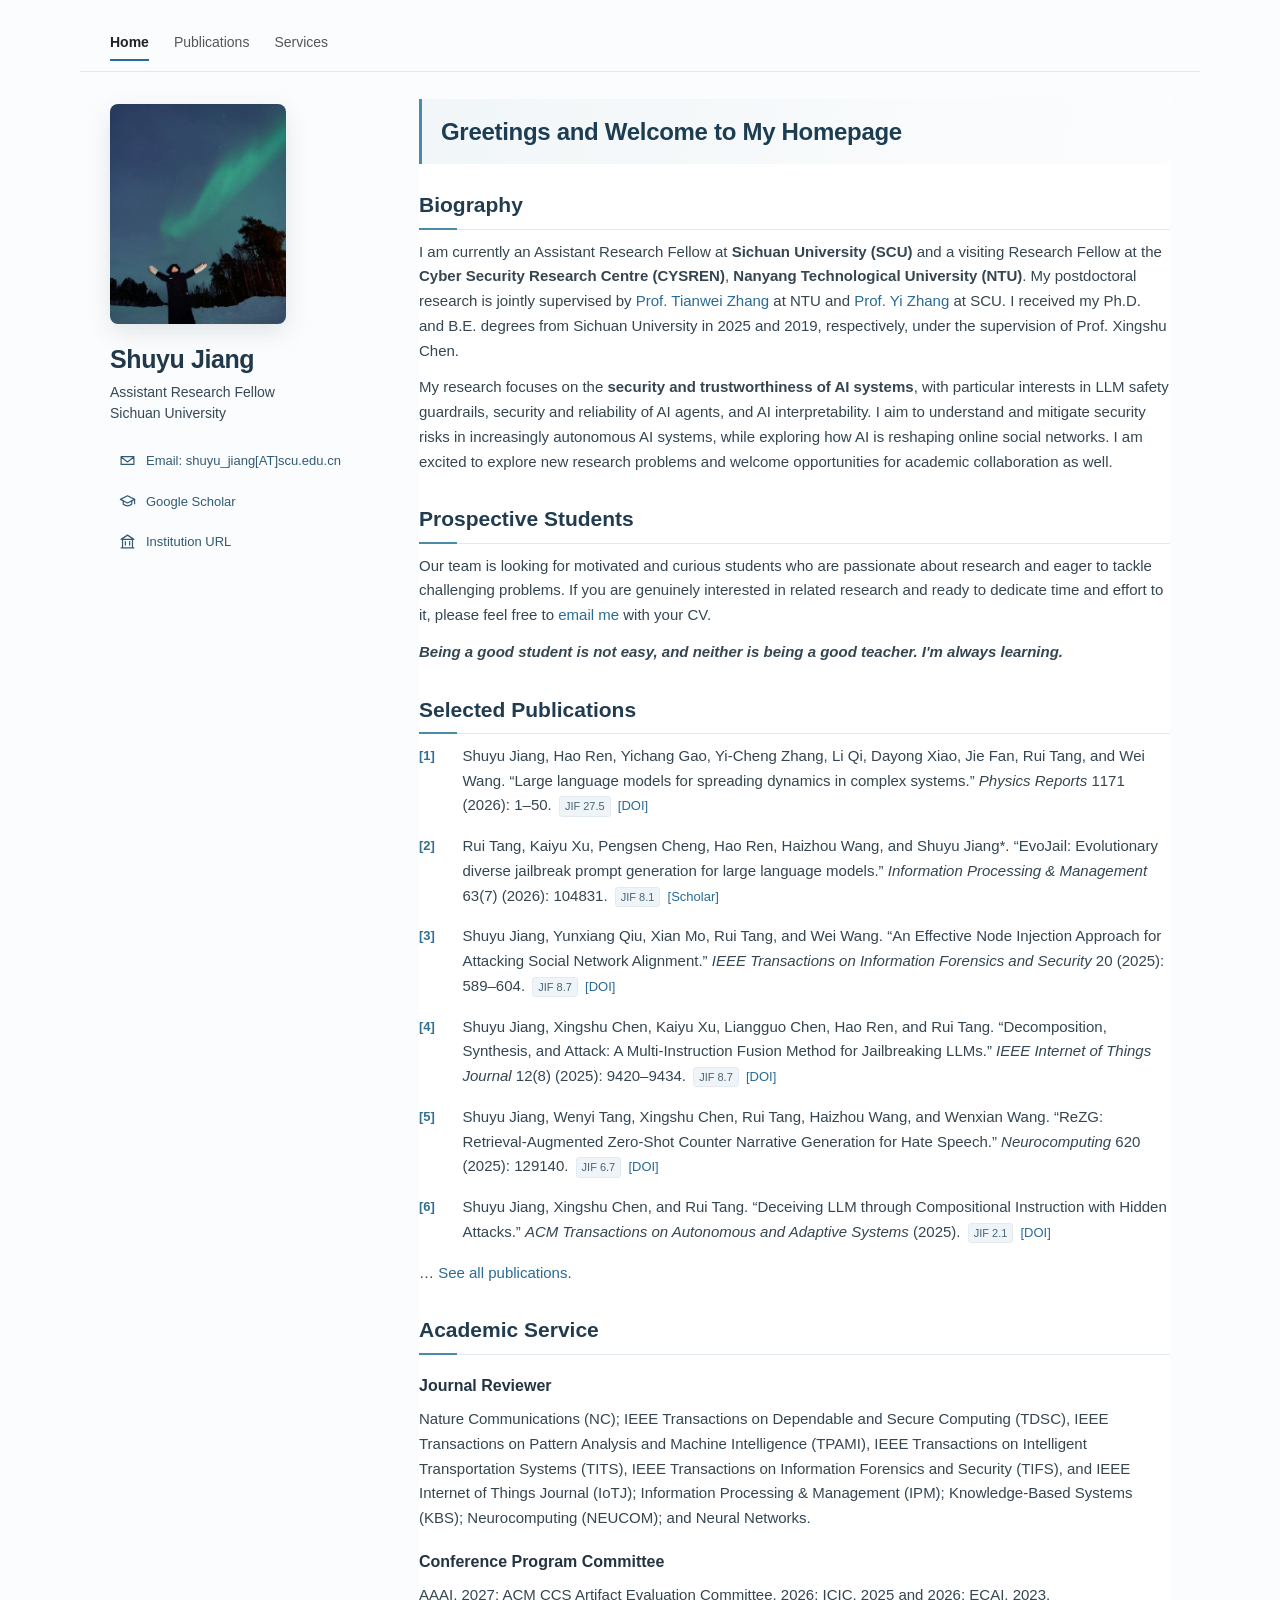
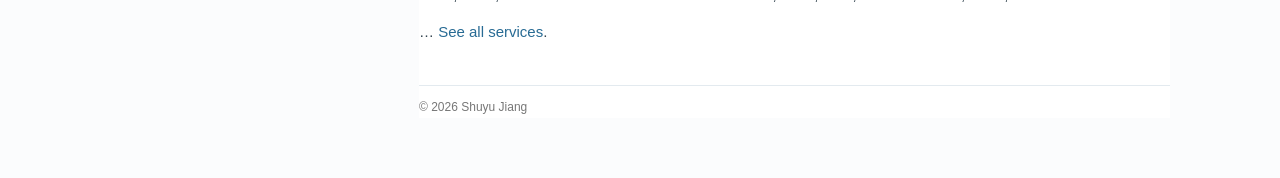
==== commit f97ac67b: "Update index.html" ====
--- a/index.html
+++ b/index.html
@@ -36,7 +36,7 @@
       </section>
       <section>
         <h2>Prospective Students</h2>
-        <p>Our team is looking for motivated and curious students who are passionate about research and eager to tackle challenging problems. If you are genuinely interested in related research and ready to dedicate time and effort to it, please feel free to <a href="mailto:shuyu_jiang[at]scu.edu.cn">email me</a> with your CV. I am always delighted to see students grow and pursue their own paths. </p>
+        <p>Our team is looking for motivated and curious students who are passionate about research and eager to tackle challenging problems. If you are genuinely interested in related research and ready to dedicate time and effort to it, please feel free to <a href="mailto:shuyu_jiang[at]scu.edu.cn">email me</a> with your CV. </p>
         <p><strong><em>Being a good student is not easy, and neither is being a good teacher. I'm always learning.</em></strong></p>
       </section>
       <section>
